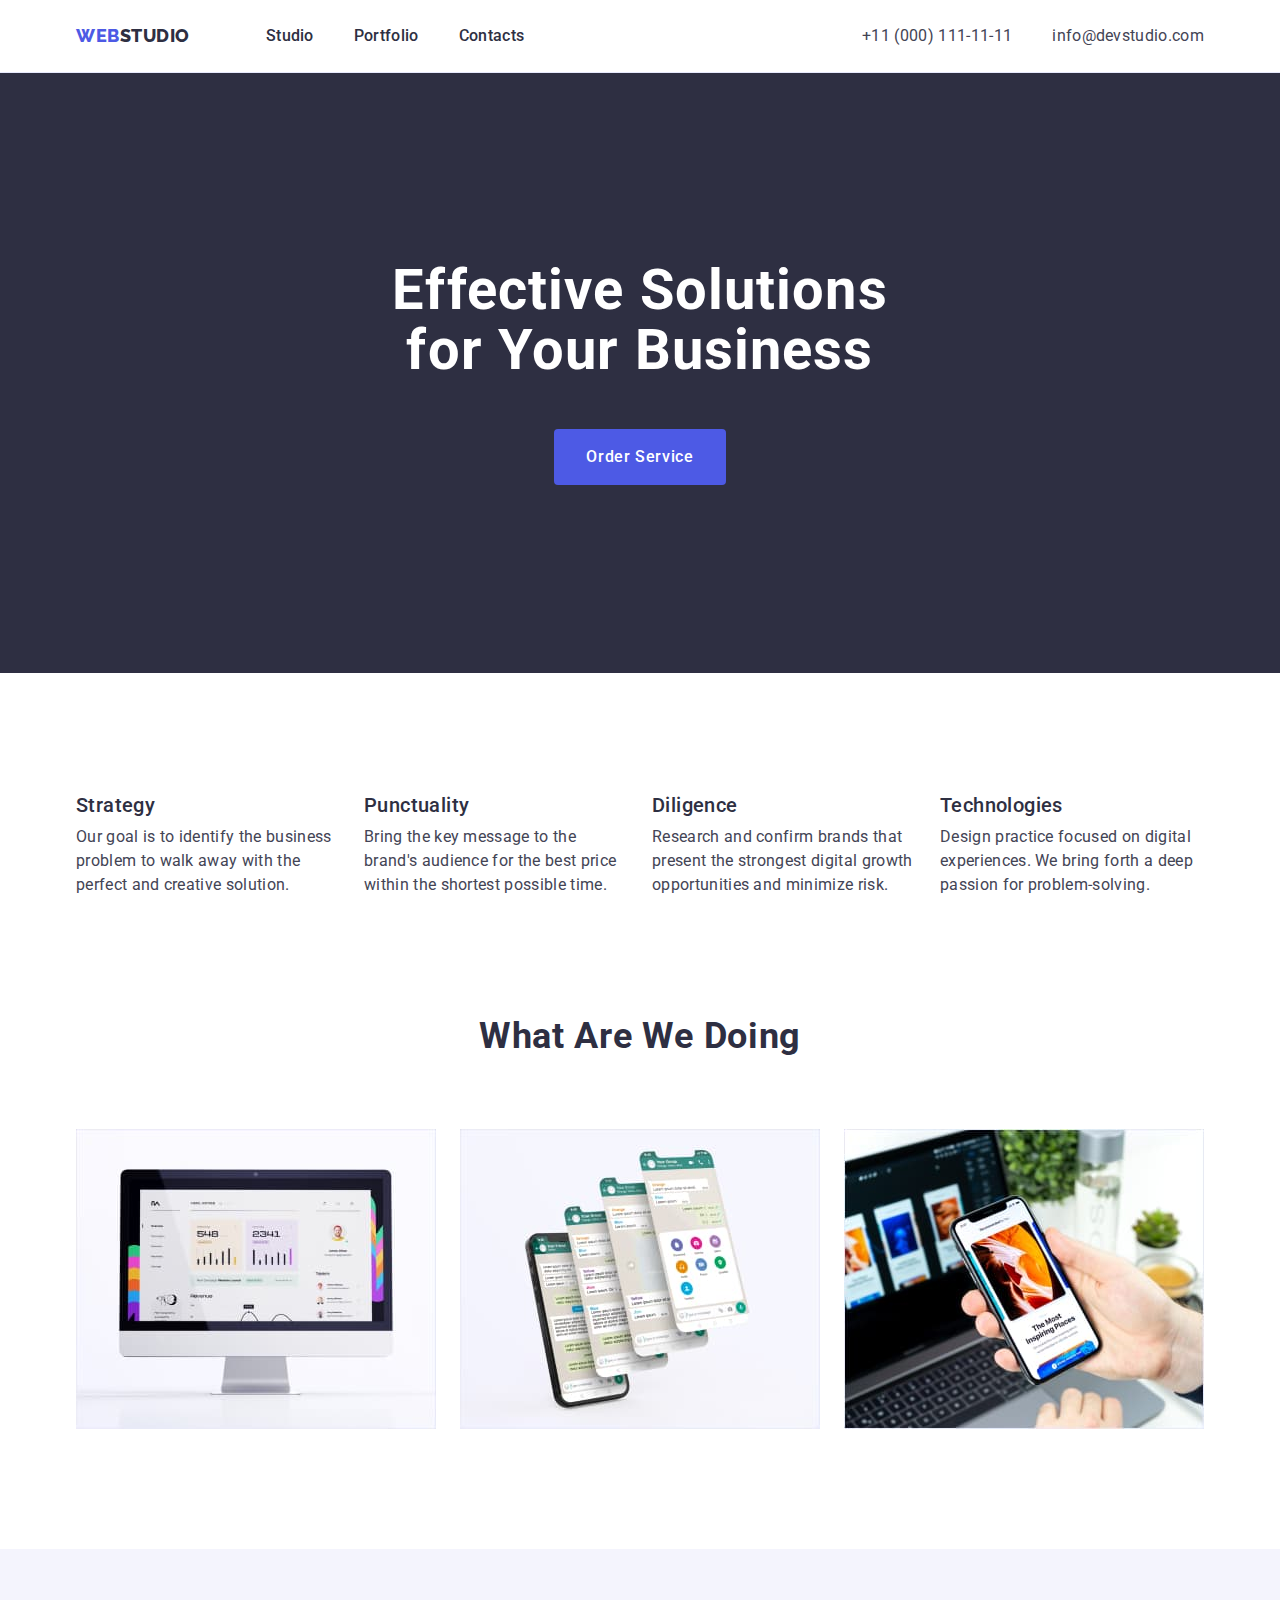
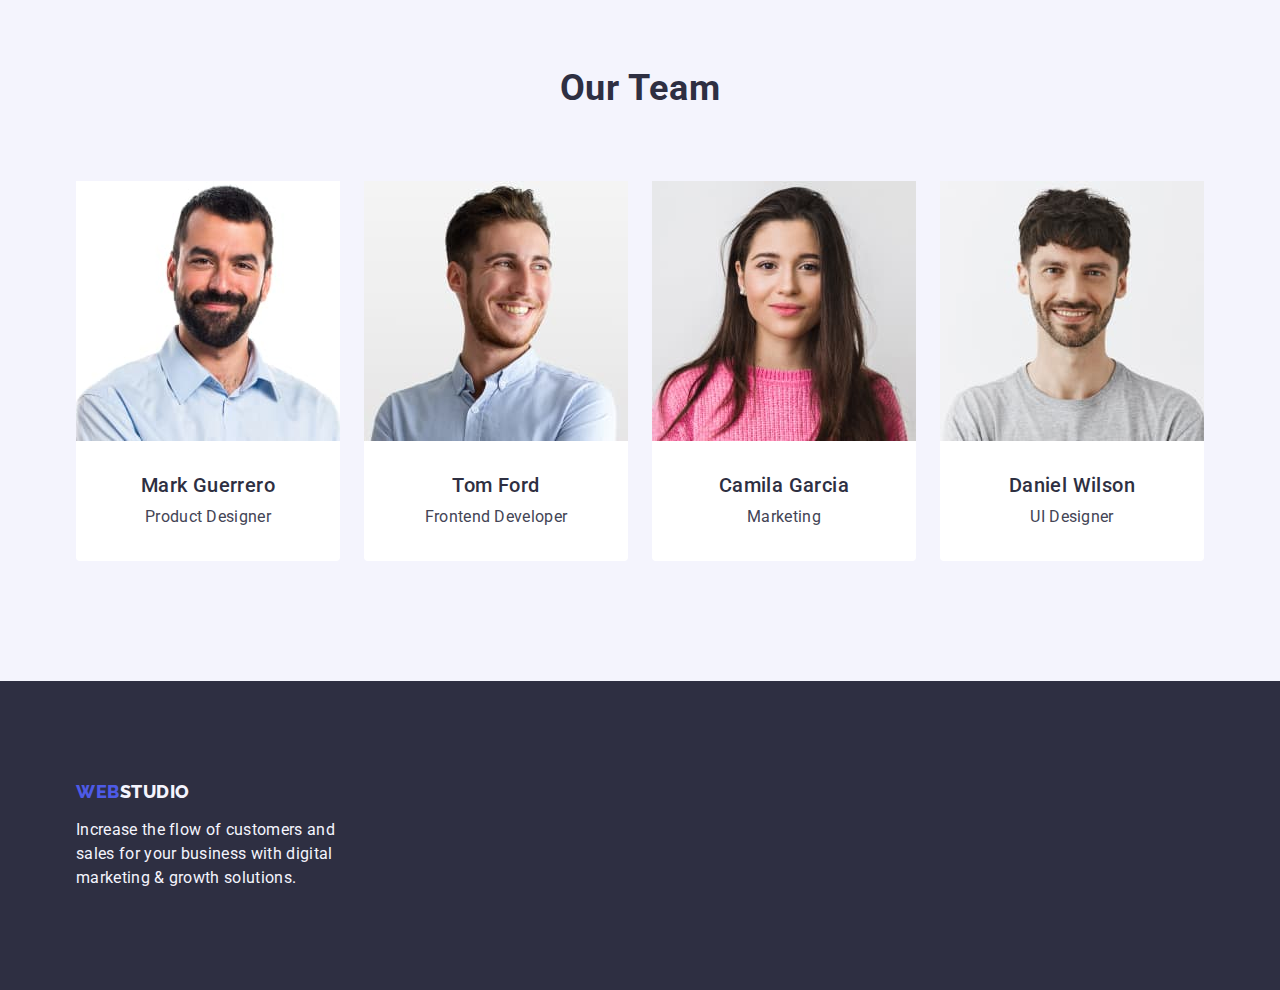
==== index.html @ 8c0f5467 "Initial commit" ====
<!DOCTYPE html>
<html lang="en">
  <head>
    <meta charset="utf-8" />
    <meta name="viewport" content="width=device-width, initial-scale=1.0" />
    <title>WebStudio</title>
    <!-- Fonts -->
    <link rel="preconnect" href="https://fonts.googleapis.com" />
    <link rel="preconnect" href="https://fonts.gstatic.com" crossorigin />
    <link
      href="https://fonts.googleapis.com/css2?family=Raleway:wght@800&family=Roboto:wght@400;500;700;900&display=swap"
      rel="stylesheet"
    />
    <!-- Modern normalize -->
    <link rel="stylesheet" href="https://cdn.jsdelivr.net/npm/modern-normalize@2.0.0/modern-normalize.min.css">
    <!-- styles.css -->
    <link rel="stylesheet" type="text/css" href="./css/styles.css" />
  </head>
  <body>
    <!-- header -->
    <header class="header-section">
      <div class="header-container container">
        <nav class="nav">
          <a class="logo link" href="./index.html">Web<span class="logo-studio">Studio</span></a>
          <ul class="nav-list list">
            <li class="nav-list-item"><a class="nav-list-link link" href="./index.html">Studio</a></li>
            <li class="nav-list-item"><a class="nav-list-link link" href="./portfolio.html">Portfolio</a></li>
            <li class="nav-list-item"><a class="nav-list-link link" href="">Contacts</a></li>
          </ul>
        </nav>
        <address class="address-lists">
          <ul class="address-list list">
            <li class="address-list-item list"><a class="address-list-link link" href="tel:+110001111111">+11 (000)
                111-11-11</a></li>
            <li class="address-list-item list"><a class="address-list-link link"
                href="mailto:info@devstudio.com">info@devstudio.com</a></li>
          </ul>
        </address>
      </div>
    </header>

    <main>
      <!-- start screen -->
      <section class="hero-section">
        <div class="hero-container container">
          <h1 class="hero-title">Effective Solutions for Your Business</h1>
          <button class="hero-button" type="button">Order Service</button>
        </div>
      </section>

      <!-- benefits -->
      <section class="benefits-section">
        <div class="container">
          <h2 class="visually-hidden">Benefits</h2>
          <ul class="benefits-list list">
            <li class="benefits-list-item">
              <h3 class="benefits-list-title">Strategy</h3>
              <p class="benefits-list-text">
                Our goal is to identify the business problem to walk away with the
                perfect and creative solution.
              </p>
            </li>
            <li class="benefits-list-item">
              <h3 class="benefits-list-title">Punctuality</h3>
              <p class="benefits-list-text">
                Bring the key message to the brand's audience for the best price
                within the shortest possible time.
              </p>
            </li>
            <li class="benefits-list-item">
              <h3 class="benefits-list-title">Diligence</h3>
              <p class="benefits-list-text">
                Research and confirm brands that present the strongest digital
                growth opportunities and minimize risk.
              </p>
            </li>
            <li class="benefits-list-item">
              <h3 class="benefits-list-title">Technologies</h3>
              <p class="benefits-list-text">
                Design practice focused on digital experiences. We bring forth a
                deep passion for problem-solving.
              </p>
            </li>
          </ul>
        </div>
      </section>

      <!-- what we are doing -->
      <section class="doing-section">
        <div class="container">
          <h2 class="section-title">What are we doing</h2>
          <ul class="doing-list list">
            <li class="doing-list-item">
              <img src="./images/what_we_are_doing/desktop_opt.jpg" alt="desktop" width="360" height="300" />
            </li>
            <li class="doing-list-item">
              <img src="./images/what_we_are_doing/tablet_opt.jpg" alt="tablet" width="360" height="300" />
            </li>
            <li class="doing-list-item">
              <img src="./images/what_we_are_doing/mobile_opt.jpg" alt="mobile" width="360" height="300" />
            </li>
          </ul>
        </div>
      </section>

      <!-- our team -->
      <section class="team section">
        <div class="container">
          <h2 class="section-title">Our Team</h2>
          <ul class="team-list list">
            <li class="team-list-item">
              <img src="./images/our_team/mark_opt.jpg" alt="Mark Guerrero Product Designer" width="264" height="260" />
              <div class="team-list-info">
                <h3 class="team-list-title">Mark Guerrero</h3>
                <p class="team-list-text">Product Designer</p>
              </div>
            </li>
            <li class="team-list-item">
              <img src="./images/our_team/tom_opt.jpg" alt="Tom Ford Frontend Developer" width="264" height="260" />
              <div class="team-list-info">
                <h3 class="team-list-title">Tom Ford</h3>
                <p class="team-list-text">Frontend Developer</p>
              </div>
            </li>
            <li class="team-list-item">
              <img src="./images/our_team/Camila_opt.jpg" alt="Camila Garcia Marketing" width="264" height="260" />
              <div class="team-list-info">
                <h3 class="team-list-title">Camila Garcia</h3>
                <p class="team-list-text">Marketing</p>
              </div>
            </li>
            <li class="team-list-item">
              <img src="./images/our_team/Daniel_opt.jpg" alt="Daniel Wilson UI Designer" width="264" height="260" />
              <div class="team-list-info">
                <h3 class="team-list-title">Daniel Wilson</h3>
                <p class="team-list-text">UI Designer</p>
              </div>
            </li>
          </ul>
        </div>
      </section>
    </main>

    <!-- footer -->
    <footer class="footer">
      <div class="container">
        <a class="footer-logo logo link" href="./index.html">Web<span class="footer-logo-studio">Studio</span></a>
        <p class="footer-text">
          Increase the flow of customers and sales for your business with digital
          marketing & growth solutions.
        </p>
      </div>
    </footer>
  </body>
</html>
---- css/styles.css ----
*,
*::before,
*::after {
  box-sizing: border-box;
}

:root {
  --iris: #4d5ae5;
  --ocean: #404bbf;
  --navy-blue: #2e2f42;
  --green: #31d0aa;
  --slate: #434455;
  --light-slate: #8e8f99;
  --cornflower: #e7e9fc;
  --cloud: #f4f4fd;
  --navy-blue-modal: #2e2f42;
  --grey: #2e2f42;
  --white: #ffffff;
  --dairy: #fcfcfc;
}

body {
  font-family: 'Roboto', sans-serif;
  /* font-weight: 700;
  font-size: 16px; */
  /* line-height: 1.5; */
  /* letter-spacing: 0.32px; */
  color: var(--slate);
  background-color: var(--white);
}

h1, h2, h3, h4, h5, h6, p {
  margin-top: 0;
  margin-bottom: 0;
}

ul, ol {
  margin-top: 0;
  margin-bottom: 0;
  padding-left: 0;
}

img {
  display: block;
}

button {
  cursor: pointer;
}

.link {
  text-decoration: none;
}

.list {
  list-style: none;
}

.visually-hidden {
  position: absolute;
  width: 1px;
  height: 1px;
  margin: -1px;
  border: 0;
  padding: 0;
  white-space: nowrap;
  clip-path: inset(100%);
  clip: rect(0 0 0 0);
  overflow: hidden;
}

.section {
  padding-top: 120px;
  padding-bottom: 120px;
}

.container {
  max-width: 1158px;
  padding-left: 15px;
  padding-right: 15px;
  margin-left: auto;
  margin-right: auto;
}

/* header */

.header-section {
  padding: 24px 0;
  border-bottom: 1px solid var(--cornflower);
}
.header-container {
  display: flex;
  justify-content: space-between;
  align-items: center;
}

.nav {
  display: flex;
  align-items: center;
}

.nav-list {
  display: flex;
  gap: 40px;
}

.logo {
  margin-right: 76px;
  font-family: 'Raleway', sans-serif;
  font-size: 18px;
  font-weight: 800;
  line-height: 1.17;
  letter-spacing: 0.54px;
  color: var(--iris);
  text-transform: uppercase;
}

.logo-studio {
  color: var(--navy-blue);
  font-family: 'Raleway', sans-serif;
  font-size: 18px;
  font-weight: 800;
  line-height: 1.17;
  letter-spacing: 0.54px;
  text-transform: uppercase;
}

.address-list {
  display: flex;
  gap: 40px;
}

.nav-list-link {
  padding-top: 24px;
  padding-bottom: 24px;
  font-weight: 500;
  font-size: 16px;
  line-height: 1.5;
  letter-spacing: 0.02em;
  color: var(--navy-blue);
}

.nav-list-link:hover,
.nav-list-link:focus {
  color: var(--ocean);
}


.address-lists {
  font-style: normal;
}

.address-list-link {
  line-height: 1.5;
  letter-spacing: 0.02em;
  color: var(--slate);
}

.address-list-link:hover,
.address-list-link:focus {
  color: var(--ocean);
}

/* hero */

.hero-container {
  display: flex;
  flex-direction: column;
  align-items: center;
}

.hero-section {
  padding-top: 188px;
  padding-bottom: 188px;
  background-color: var(--navy-blue);
}

.hero-title {
  display: inline-block;
  margin-bottom: 48px;
  max-width: 496px;
  text-align: center;
  font-size: 56px;
  line-height: 1.07;
  letter-spacing: 1.12px;
  color: var(--white);
}

.hero-button {
  padding: 16px 32px;
  border-radius: 4px;
  min-width: 169px;
  border: none;
  font-family: 'Roboto', sans-serif;
  font-weight: 500;
  font-size: 16px;
  line-height: 1.5;
  letter-spacing: 0.04em;
  color: var(--white);
  background-color: var(--iris);
}

.hero-button:hover,
.hero-button:focus {
  background-color: var(--ocean);
  cursor: pointer;
}

.section-title {
  margin-bottom: 72px;
  color: var(--navy-blue);
  text-align: center;
  font-size: 36px;
  line-height: 1.11;
  letter-spacing: 0.02em;
  text-transform: capitalize;
}

/* benefits */

.benefits-section {
  padding: 120px 0;
}
.benefits-list {
  display: flex;
  gap: 24px;
}

.benefits-list-item {
  flex-basis: calc((100% - 72px) / 4);
}

.benefits-list-title {
  margin-bottom: 8px;
  color: var(--navy-blue);
  font-weight: 500;
  font-size: 20px;
  line-height: 1.2;
  letter-spacing: 0.4px;
}

.benefits-list-text {
  line-height: 1.5;
  letter-spacing: 0.02em;
}

/* doing */

.doing-section {
  padding-bottom: 120px;
}

.doing-list {
  display: flex;
  gap: 24px;
}

.doing-list-item {
  flex-basis: calc((100% - 48px) / 3);
}

/* team */

.team {
  background-color: var(--cloud);
}

.team-list {
  display: flex;
  gap: 24px;
}

.team-list-item {
  flex-basis: calc((100% - 72px) / 4);
  border-radius: 0px 0px 4px 4px;
  background-color: var(--white);
}

.team-list-info {
  padding: 32px 0;
}
.team-list-title {
  margin-bottom: 8px;
  text-align: center;
  font-size: 20px;
  font-weight: 500;
  line-height: 1.2;
  letter-spacing: 0.02em;
  color: var(--navy-blue);
}

.team-list-text {
  line-height: 1.5;
  letter-spacing: 0.02em;
  text-align: center;
}

/* footer */
.footer {
  padding-top: 100px;
  padding-bottom: 100px;
  background-color: var(--navy-blue);
}

.footer-logo {
  display: inline-block;
  margin-bottom: 16px;
}

.footer-text {
  max-width: 264px;
  color: var(--cloud);
  line-height: 1.5;
  letter-spacing: 0.02em;
}

.footer-logo-studio {
  color: var(--cloud);
  font-family: Raleway;
  font-size: 18px;
  font-weight: 800;
  line-height: 1.17;
  letter-spacing: 0.54px;
  text-transform: uppercase;
}

/* Portfolio */

.portfolio-section {
  padding-top: 96px;
  padding-bottom: 120px;
}
.filter-list {
  margin-bottom: 72px;
  display: flex;
  justify-content: center;
  gap: 24px;
}

.filter-list-button {
  padding: 12px 24px;
  border: 1px solid var(--cornflower);
  border-radius: 4px;
  font-family: 'Roboto', sans-serif;
  font-weight: 500;
  font-size: 16px;
  line-height: 1.5;
  color: var(--iris);
  text-align: center;
  letter-spacing: 0.04em;
  background-color: var(--cloud);
}

.filter-list-button:hover,
.filter-list-button:focus {
  border: 1px solid transparent;
  color: var(--white);
  background-color: var(--ocean);
}

.card-list {
  display: flex;
  flex-wrap: wrap;
  justify-content: center;
  gap: 48px 24px;
}

.card-list-item {
  background-color: var(--white);
}

.card-list-item-info {
  padding: 32px 16px;
  border-left: 1px solid var(--cornflower);
  border-bottom: 1px solid var(--cornflower);
  border-right: 1px solid var(--cornflower);
}

.card-list-title {
  margin-bottom: 8px;
  font-weight: 500;
  font-size: 20px;
  line-height: 1.2;
  letter-spacing: 0.02em;
  color: var(--navy-blue);
}

.card-list-text {
  font-style: 16px;
  line-height: 1.5;
  letter-spacing: 0.02em;
  color: var(--slate);
}
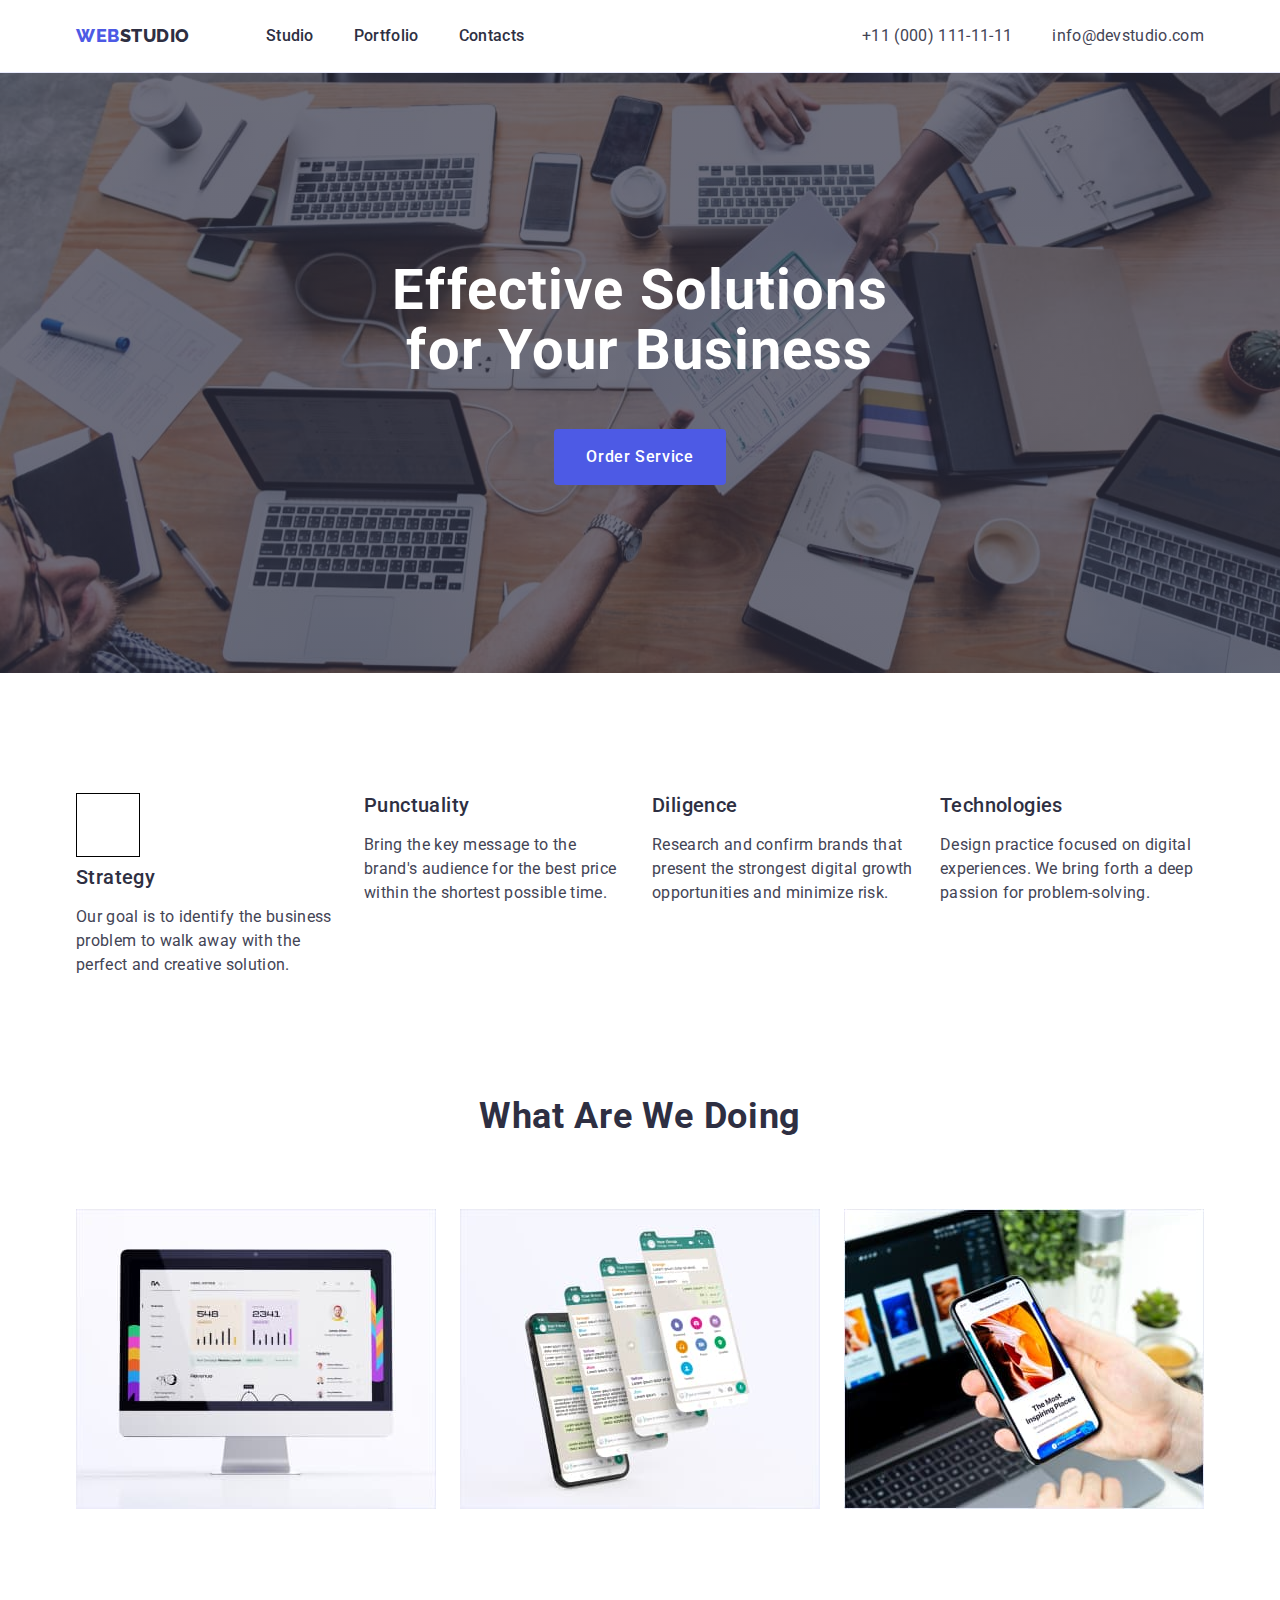
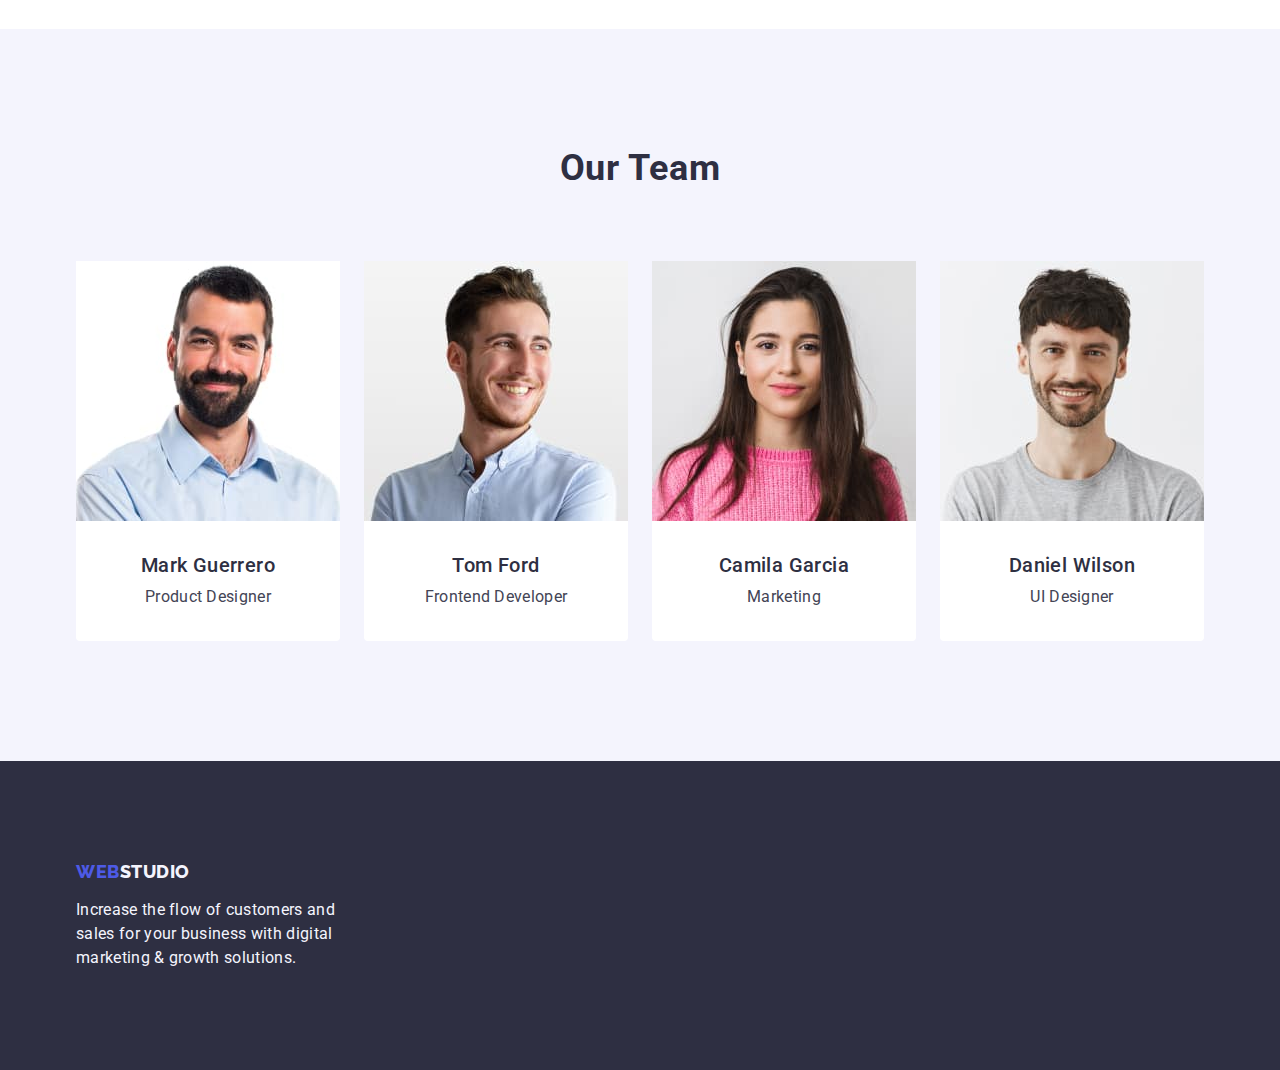
==== commit 6002fdf5: "1" ====
--- a/index.html
+++ b/index.html
@@ -54,6 +54,9 @@
           <h2 class="visually-hidden">Benefits</h2>
           <ul class="benefits-list list">
             <li class="benefits-list-item">
+              <svg class="icon" width="64" height="64">
+                <use href="./images/icons.svg#icon-chocolate"></use>
+              </svg>
               <h3 class="benefits-list-title">Strategy</h3>
               <p class="benefits-list-text">
                 Our goal is to identify the business problem to walk away with the
--- a/css/styles.css
+++ b/css/styles.css
@@ -1,6 +1,4 @@
-*,
-*::before,
-*::after {
+*, *::after, *::before {
   box-sizing: border-box;
 }
 
@@ -173,6 +171,8 @@
   padding-top: 188px;
   padding-bottom: 188px;
   background-color: var(--navy-blue);
+  background-image: linear-gradient(rgba(46, 47, 66, 0.7),
+      rgba(46, 47, 66, 0.7)),url("../images/bg/people-office\ 1.jpg");
 }
 
 .hero-title {
@@ -227,6 +227,9 @@
 }
 
 .benefits-list-item {
+  display: flex;
+  flex-direction: column;
+  gap: 8px;
   flex-basis: calc((100% - 72px) / 4);
 }
 
@@ -390,4 +393,12 @@
   line-height: 1.5;
   letter-spacing: 0.02em;
   color: var(--slate);
-}+}
+
+/* icons */
+
+.icon {
+  /* display: inline-flex; */
+  fill: tomato;
+  border: 1px solid black;
+}
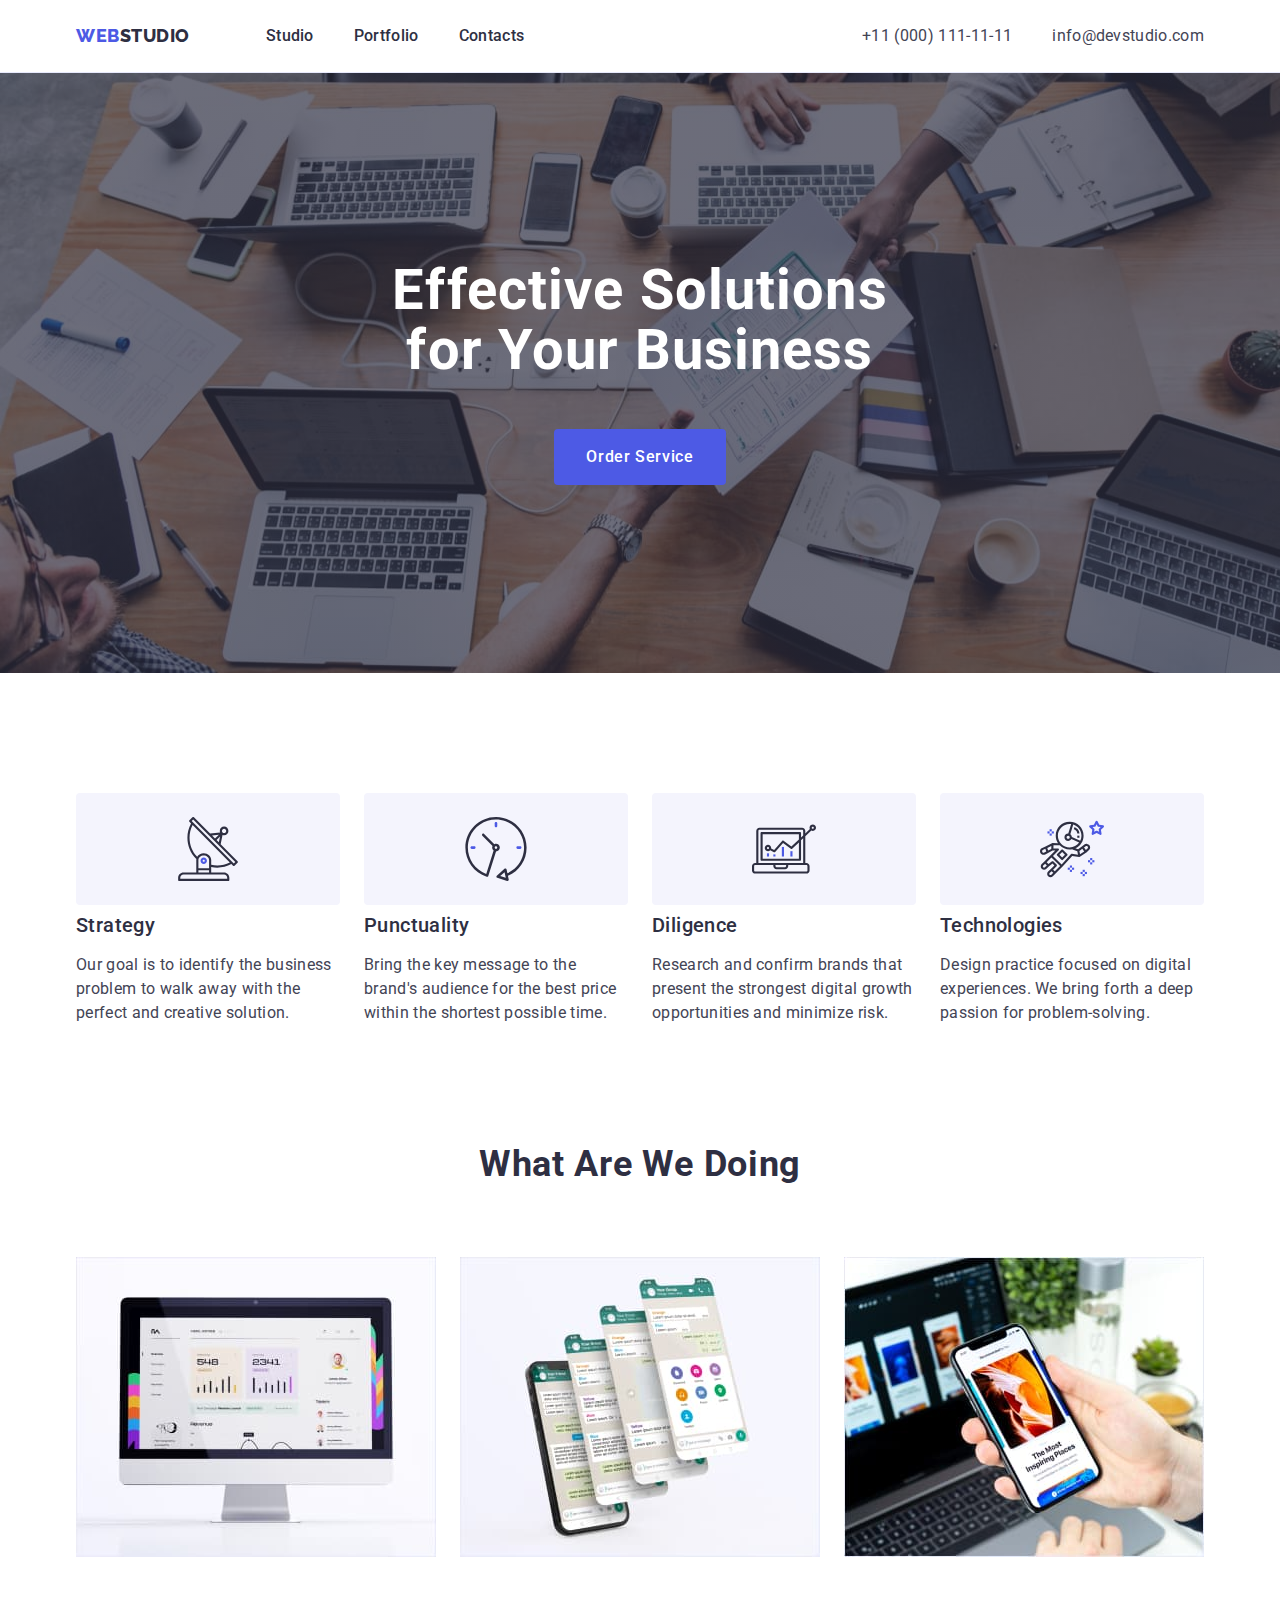
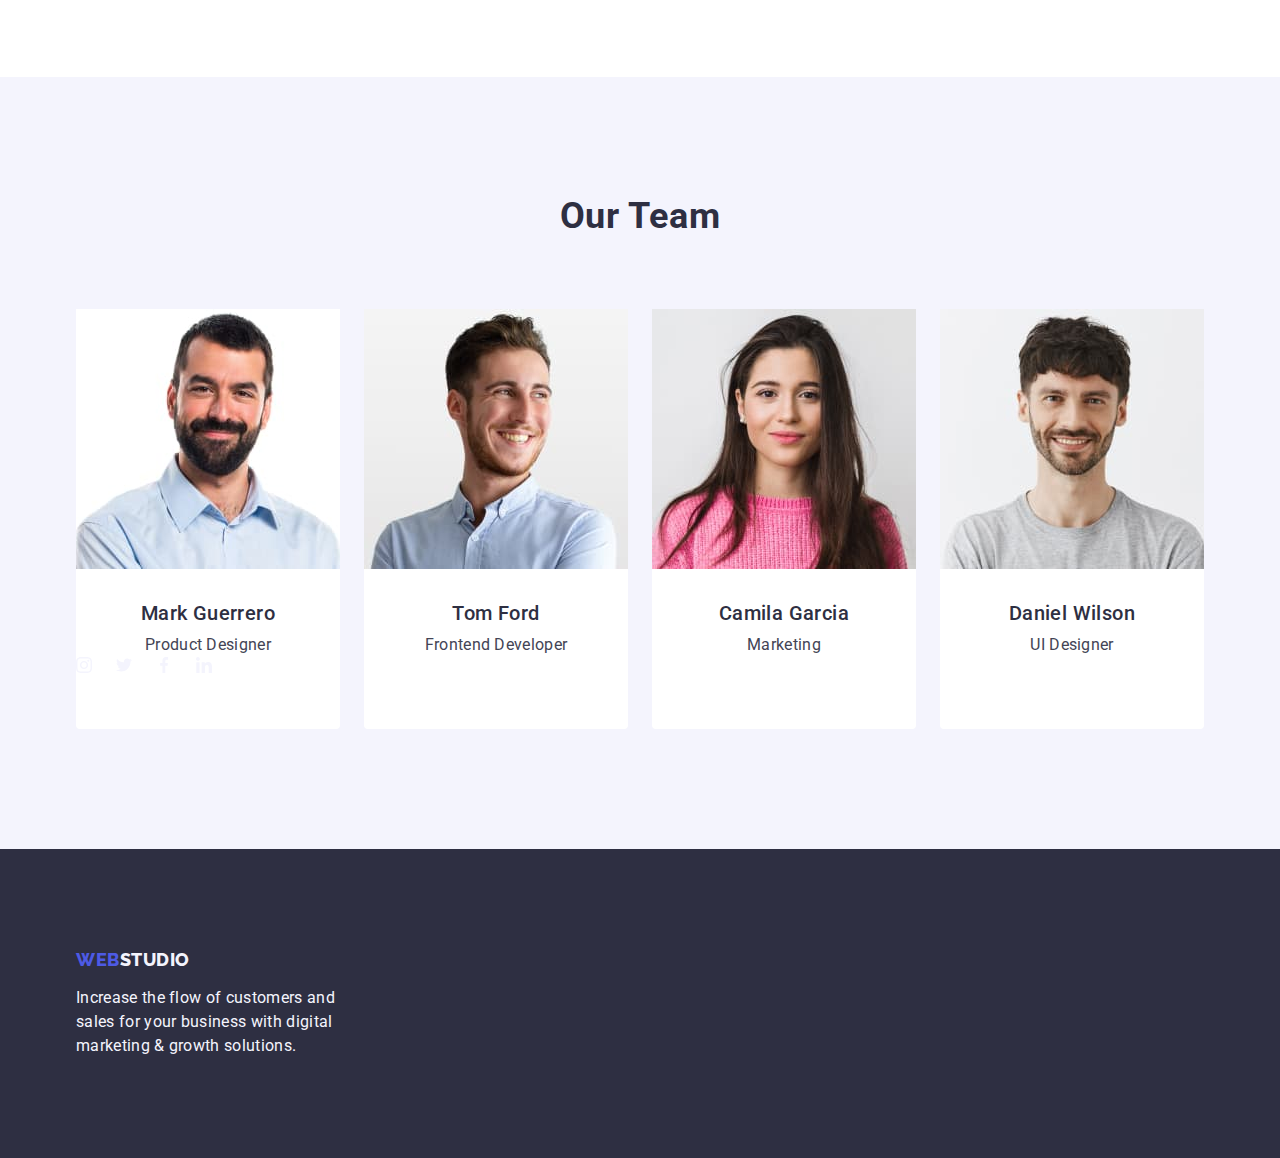
==== commit f7497f4d: "2" ====
--- a/index.html
+++ b/index.html
@@ -53,31 +53,52 @@
         <div class="container">
           <h2 class="visually-hidden">Benefits</h2>
           <ul class="benefits-list list">
-            <li class="benefits-list-item">
-              <svg class="icon" width="64" height="64">
-                <use href="./images/icons.svg#icon-chocolate"></use>
-              </svg>
+            <!-- 1 -->
+            <li class="benefits-list-item">
+              <div class="benefits-icon-container">
+                <svg class="icon benefits-list-icon" width="64" height="64">
+                  <use href="./images/icons.svg#icon-antenna"></use>
+                </svg>
+              </div>
               <h3 class="benefits-list-title">Strategy</h3>
               <p class="benefits-list-text">
                 Our goal is to identify the business problem to walk away with the
                 perfect and creative solution.
               </p>
             </li>
-            <li class="benefits-list-item">
+            <!-- 2 -->
+            <li class="benefits-list-item">
+              <div class="benefits-icon-container">
+                <svg class="icon benefits-list-icon" width="64" height="64">
+                  <use href="./images/icons.svg#icon-clock"></use>
+                </svg>
+              </div>
               <h3 class="benefits-list-title">Punctuality</h3>
               <p class="benefits-list-text">
                 Bring the key message to the brand's audience for the best price
                 within the shortest possible time.
               </p>
             </li>
-            <li class="benefits-list-item">
+            <!-- 3 -->
+            <li class="benefits-list-item">
+              <div class="benefits-icon-container">
+                <svg class="icon benefits-list-icon" width="64" height="64">
+                  <use href="./images/icons.svg#icon-diagram"></use>
+                </svg>
+              </div>
               <h3 class="benefits-list-title">Diligence</h3>
               <p class="benefits-list-text">
                 Research and confirm brands that present the strongest digital
                 growth opportunities and minimize risk.
               </p>
             </li>
-            <li class="benefits-list-item">
+            <!-- 4 -->
+            <li class="benefits-list-item">
+              <div class="benefits-icon-container">
+                <svg class="icon benefits-list-icon" width="64" height="64">
+                  <use href="./images/icons.svg#icon-astronaut"></use>
+                </svg>
+              </div>
               <h3 class="benefits-list-title">Technologies</h3>
               <p class="benefits-list-text">
                 Design practice focused on digital experiences. We bring forth a
@@ -111,13 +132,49 @@
         <div class="container">
           <h2 class="section-title">Our Team</h2>
           <ul class="team-list list">
+            <!-- 1 -->
             <li class="team-list-item">
               <img src="./images/our_team/mark_opt.jpg" alt="Mark Guerrero Product Designer" width="264" height="260" />
               <div class="team-list-info">
                 <h3 class="team-list-title">Mark Guerrero</h3>
                 <p class="team-list-text">Product Designer</p>
-              </div>
-            </li>
+                <ul class="team-social list">
+                  <!-- 1.1 -->
+                  <li class="team-social-item">
+                    <a href="https://www.instagram.com/" class="team-social-link link">
+                      <svg class="social-icon" width="16" height="16">
+                        <use href="./images/icons.svg#icon-instagram"></use>
+                      </svg>
+                    </a>
+                  </li>
+                  <!-- 1.2 -->
+                  <li class="team-social-item">
+                    <a href="https://twitter.com/" class="team-social-link link">
+                      <svg class="social-icon" width="16" height="16">
+                        <use href="./images/icons.svg#icon-twitter"></use>
+                      </svg>
+                    </a>
+                  </li>
+                  <!-- 1.3 -->
+                  <li class="team-social-item">
+                    <a href="https://uk-ua.facebook.com/" class="team-social-link link">
+                      <svg class="social-icon" width="16" height="16">
+                        <use href="./images/icons.svg#icon-facebook"></use>
+                      </svg>
+                    </a>
+                  </li>
+                  <!-- 1.4 -->
+                  <li class="team-social-item">
+                    <a href="https://ua.linkedin.com/" class="team-social-link link">
+                      <svg class="social-icon" width="16" height="16">
+                        <use href="./images/icons.svg#icon-linkedin"></use>
+                      </svg>
+                    </a>
+                  </li>
+                </ul>
+              </div>
+            </li>
+            <!-- 2 -->
             <li class="team-list-item">
               <img src="./images/our_team/tom_opt.jpg" alt="Tom Ford Frontend Developer" width="264" height="260" />
               <div class="team-list-info">
@@ -125,6 +182,7 @@
                 <p class="team-list-text">Frontend Developer</p>
               </div>
             </li>
+            <!-- 3 -->
             <li class="team-list-item">
               <img src="./images/our_team/Camila_opt.jpg" alt="Camila Garcia Marketing" width="264" height="260" />
               <div class="team-list-info">
@@ -132,6 +190,7 @@
                 <p class="team-list-text">Marketing</p>
               </div>
             </li>
+            <!-- 4 -->
             <li class="team-list-item">
               <img src="./images/our_team/Daniel_opt.jpg" alt="Daniel Wilson UI Designer" width="264" height="260" />
               <div class="team-list-info">
--- a/css/styles.css
+++ b/css/styles.css
@@ -173,6 +173,8 @@
   background-color: var(--navy-blue);
   background-image: linear-gradient(rgba(46, 47, 66, 0.7),
       rgba(46, 47, 66, 0.7)),url("../images/bg/people-office\ 1.jpg");
+      background-repeat: no-repeat;
+      background-size: cover;
 }
 
 .hero-title {
@@ -247,6 +249,13 @@
   letter-spacing: 0.02em;
 }
 
+.benefits-icon-container {
+  display: flex;
+  justify-content: center;
+  padding: 24px 100px;
+  background-color: var(--cloud);
+  border-radius: 4px;
+}
 /* doing */
 
 .doing-section {
@@ -296,6 +305,21 @@
   line-height: 1.5;
   letter-spacing: 0.02em;
   text-align: center;
+}
+
+.team-social {
+  display: flex;
+}
+
+.team-social-item {
+  display: flex;
+}
+.team-social-link {
+  display: inline-block;
+  text-emphasis: center;
+  width: 40px;
+  height: 40px;
+  border-radius: 50%;
 }
 
 /* footer */
@@ -397,8 +421,8 @@
 
 /* icons */
 
-.icon {
-  /* display: inline-flex; */
+/* .icon {
+  display: inline-flex;
   fill: tomato;
   border: 1px solid black;
-}
+} */
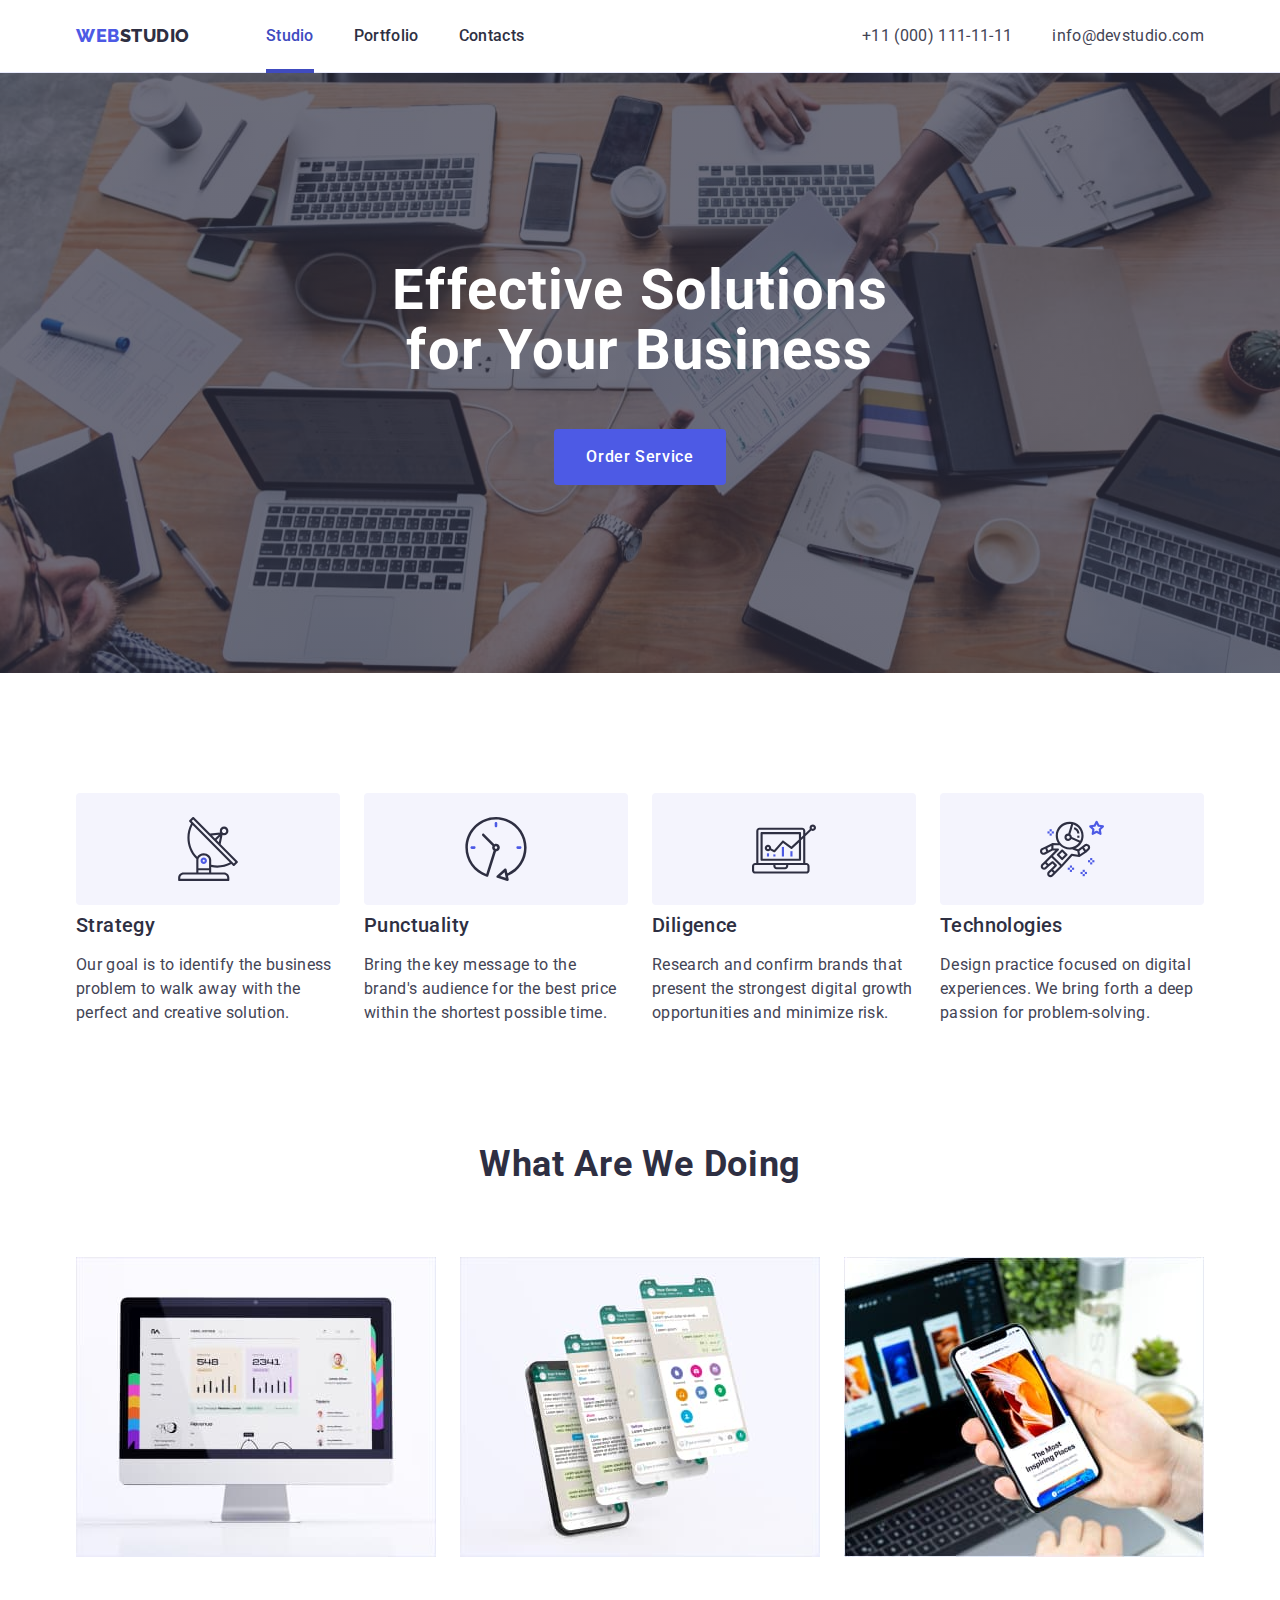
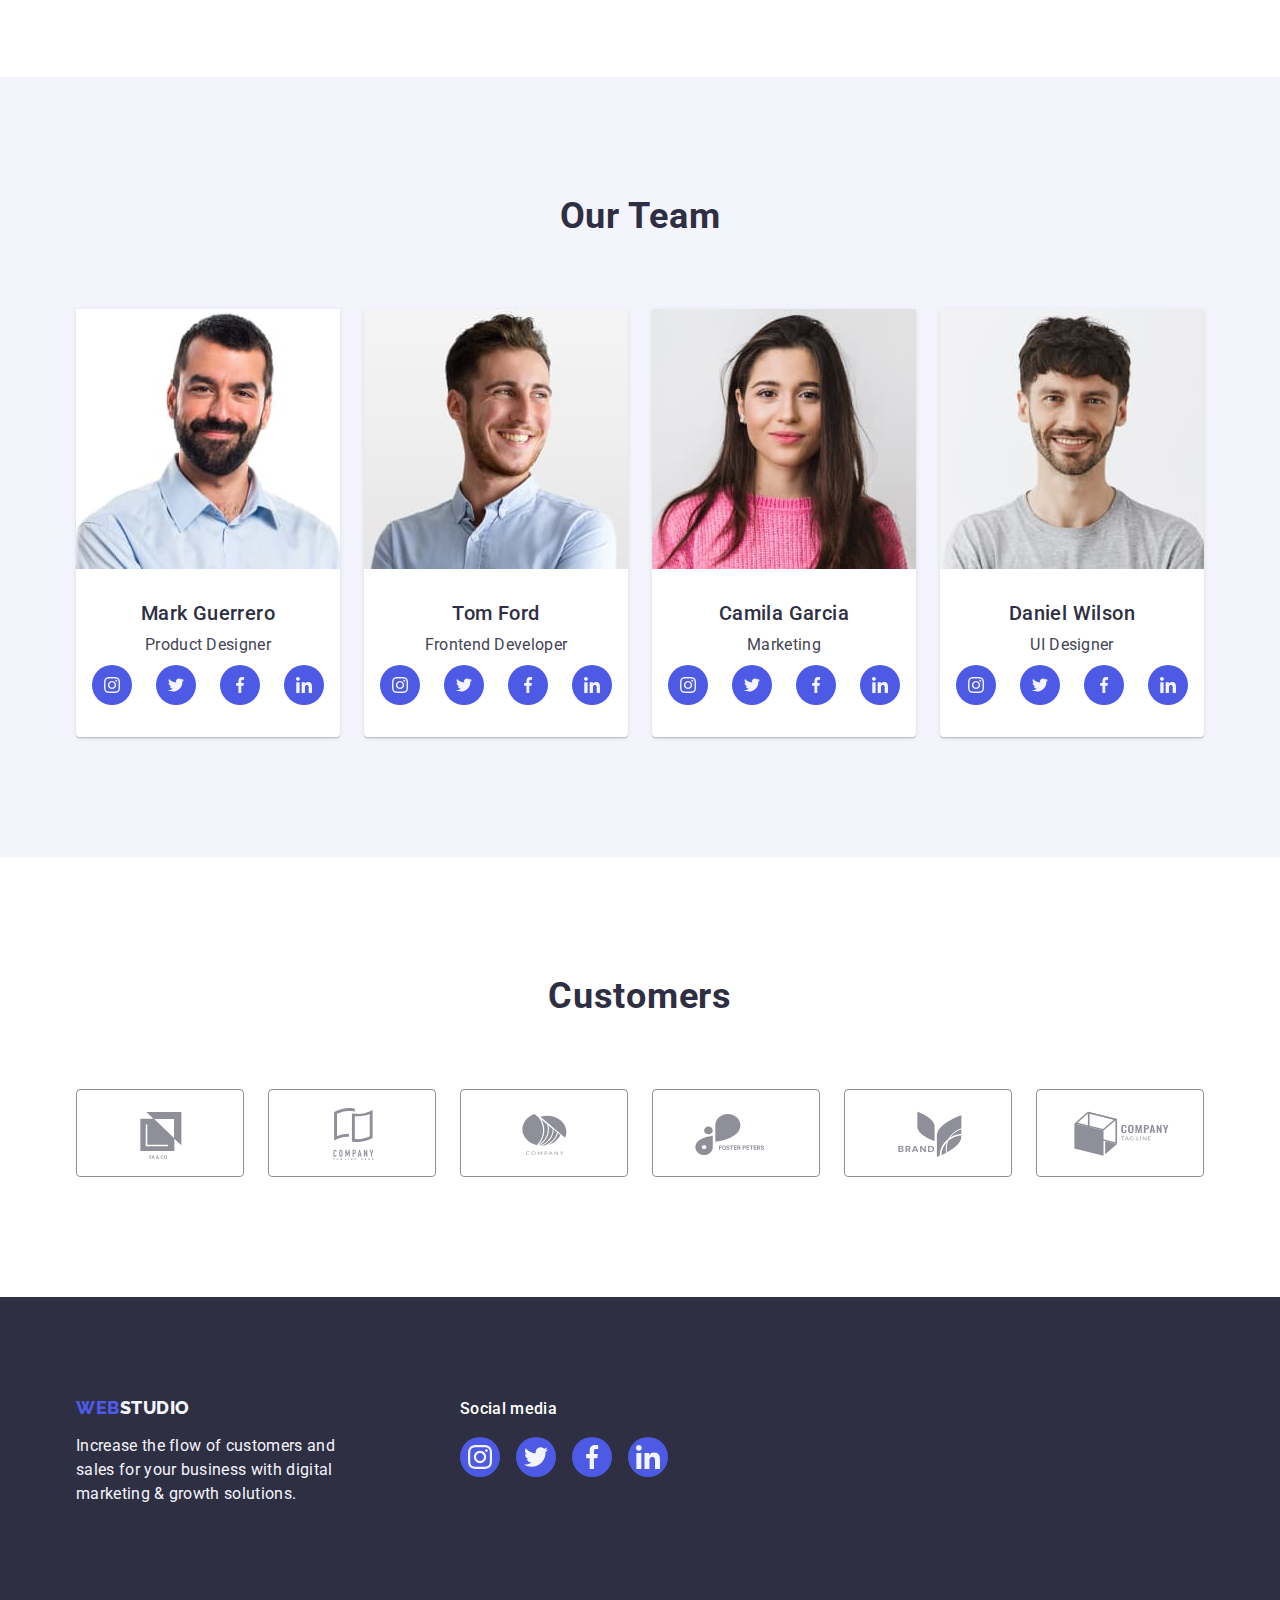
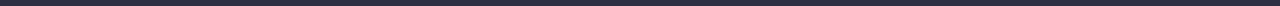
==== commit 280168d9: "page_1 done" ====
--- a/index.html
+++ b/index.html
@@ -23,7 +23,7 @@
         <nav class="nav">
           <a class="logo link" href="./index.html">Web<span class="logo-studio">Studio</span></a>
           <ul class="nav-list list">
-            <li class="nav-list-item"><a class="nav-list-link link" href="./index.html">Studio</a></li>
+            <li class="nav-list-item"><a class="nav-list-link link current" href="./index.html">Studio</a></li>
             <li class="nav-list-item"><a class="nav-list-link link" href="./portfolio.html">Portfolio</a></li>
             <li class="nav-list-item"><a class="nav-list-link link" href="">Contacts</a></li>
           </ul>
@@ -56,7 +56,7 @@
             <!-- 1 -->
             <li class="benefits-list-item">
               <div class="benefits-icon-container">
-                <svg class="icon benefits-list-icon" width="64" height="64">
+                <svg class="icon benefits-list-icon" width="64" height="64" aria-label="antenna icon">
                   <use href="./images/icons.svg#icon-antenna"></use>
                 </svg>
               </div>
@@ -69,7 +69,7 @@
             <!-- 2 -->
             <li class="benefits-list-item">
               <div class="benefits-icon-container">
-                <svg class="icon benefits-list-icon" width="64" height="64">
+                <svg class="icon benefits-list-icon" width="64" height="64"  aria-label="clock icon">
                   <use href="./images/icons.svg#icon-clock"></use>
                 </svg>
               </div>
@@ -82,7 +82,7 @@
             <!-- 3 -->
             <li class="benefits-list-item">
               <div class="benefits-icon-container">
-                <svg class="icon benefits-list-icon" width="64" height="64">
+                <svg class="icon benefits-list-icon" width="64" height="64"  aria-label="diagram icon">
                   <use href="./images/icons.svg#icon-diagram"></use>
                 </svg>
               </div>
@@ -95,7 +95,7 @@
             <!-- 4 -->
             <li class="benefits-list-item">
               <div class="benefits-icon-container">
-                <svg class="icon benefits-list-icon" width="64" height="64">
+                <svg class="icon benefits-list-icon" width="64" height="64" astronaut>
                   <use href="./images/icons.svg#icon-astronaut"></use>
                 </svg>
               </div>
@@ -142,7 +142,7 @@
                   <!-- 1.1 -->
                   <li class="team-social-item">
                     <a href="https://www.instagram.com/" class="team-social-link link">
-                      <svg class="social-icon" width="16" height="16">
+                      <svg class="team-social-icon" width="16" height="16" aria-label="instagram icon">
                         <use href="./images/icons.svg#icon-instagram"></use>
                       </svg>
                     </a>
@@ -150,7 +150,7 @@
                   <!-- 1.2 -->
                   <li class="team-social-item">
                     <a href="https://twitter.com/" class="team-social-link link">
-                      <svg class="social-icon" width="16" height="16">
+                      <svg class="team-social-icon" width="16" height="16" aria-label="twitter icon">
                         <use href="./images/icons.svg#icon-twitter"></use>
                       </svg>
                     </a>
@@ -158,7 +158,7 @@
                   <!-- 1.3 -->
                   <li class="team-social-item">
                     <a href="https://uk-ua.facebook.com/" class="team-social-link link">
-                      <svg class="social-icon" width="16" height="16">
+                      <svg class="team-social-icon" width="16" height="16" aria-label="facebook icon">
                         <use href="./images/icons.svg#icon-facebook"></use>
                       </svg>
                     </a>
@@ -166,7 +166,7 @@
                   <!-- 1.4 -->
                   <li class="team-social-item">
                     <a href="https://ua.linkedin.com/" class="team-social-link link">
-                      <svg class="social-icon" width="16" height="16">
+                      <svg class="team-social-icon" width="16" height="16" aria-label="linkedin icon">
                         <use href="./images/icons.svg#icon-linkedin"></use>
                       </svg>
                     </a>
@@ -180,6 +180,40 @@
               <div class="team-list-info">
                 <h3 class="team-list-title">Tom Ford</h3>
                 <p class="team-list-text">Frontend Developer</p>
+                <ul class="team-social list">
+                  <!-- 1.1 -->
+                  <li class="team-social-item">
+                    <a href="https://www.instagram.com/" class="team-social-link link">
+                      <svg class="team-social-icon" width="16" height="16" aria-label="instagram icon">
+                        <use href="./images/icons.svg#icon-instagram"></use>
+                      </svg>
+                    </a>
+                  </li>
+                  <!-- 1.2 -->
+                  <li class="team-social-item">
+                    <a href="https://twitter.com/" class="team-social-link link">
+                      <svg class="team-social-icon" width="16" height="16" aria-label="twitter icon">
+                        <use href="./images/icons.svg#icon-twitter"></use>
+                      </svg>
+                    </a>
+                  </li>
+                  <!-- 1.3 -->
+                  <li class="team-social-item">
+                    <a href="https://uk-ua.facebook.com/" class="team-social-link link">
+                      <svg class="team-social-icon" width="16" height="16" aria-label="facebook icon">
+                        <use href="./images/icons.svg#icon-facebook"></use>
+                      </svg>
+                    </a>
+                  </li>
+                  <!-- 1.4 -->
+                  <li class="team-social-item">
+                    <a href="https://ua.linkedin.com/" class="team-social-link link">
+                      <svg class="team-social-icon" width="16" height="16" aria-label="linkedin icon">
+                        <use href="./images/icons.svg#icon-linkedin"></use>
+                      </svg>
+                    </a>
+                  </li>
+                </ul>
               </div>
             </li>
             <!-- 3 -->
@@ -188,6 +222,40 @@
               <div class="team-list-info">
                 <h3 class="team-list-title">Camila Garcia</h3>
                 <p class="team-list-text">Marketing</p>
+                <ul class="team-social list">
+                  <!-- 1.1 -->
+                  <li class="team-social-item">
+                    <a href="https://www.instagram.com/" class="team-social-link link">
+                      <svg class="team-social-icon" width="16" height="16" aria-label="instagram icon">
+                        <use href="./images/icons.svg#icon-instagram"></use>
+                      </svg>
+                    </a>
+                  </li>
+                  <!-- 1.2 -->
+                  <li class="team-social-item">
+                    <a href="https://twitter.com/" class="team-social-link link">
+                      <svg class="team-social-icon" width="16" height="16" aria-label="twitter icon">
+                        <use href="./images/icons.svg#icon-twitter"></use>
+                      </svg>
+                    </a>
+                  </li>
+                  <!-- 1.3 -->
+                  <li class="team-social-item">
+                    <a href="https://uk-ua.facebook.com/" class="team-social-link link">
+                      <svg class="team-social-icon" width="16" height="16" aria-label="facebook icon">
+                        <use href="./images/icons.svg#icon-facebook"></use>
+                      </svg>
+                    </a>
+                  </li>
+                  <!-- 1.4 -->
+                  <li class="team-social-item">
+                    <a href="https://ua.linkedin.com/" class="team-social-link link">
+                      <svg class="team-social-icon" width="16" height="16" aria-label="linkedin icon">
+                        <use href="./images/icons.svg#icon-linkedin"></use>
+                      </svg>
+                    </a>
+                  </li>
+                </ul>
               </div>
             </li>
             <!-- 4 -->
@@ -196,6 +264,40 @@
               <div class="team-list-info">
                 <h3 class="team-list-title">Daniel Wilson</h3>
                 <p class="team-list-text">UI Designer</p>
+                <ul class="team-social list">
+                  <!-- 1.1 -->
+                  <li class="team-social-item">
+                    <a href="https://www.instagram.com/" class="team-social-link link">
+                      <svg class="team-social-icon" width="16" height="16" aria-label="instagram icon">
+                        <use href="./images/icons.svg#icon-instagram"></use>
+                      </svg>
+                    </a>
+                  </li>
+                  <!-- 1.2 -->
+                  <li class="team-social-item">
+                    <a href="https://twitter.com/" class="team-social-link link">
+                      <svg class="team-social-icon" width="16" height="16" aria-label="twitter icon">
+                        <use href="./images/icons.svg#icon-twitter"></use>
+                      </svg>
+                    </a>
+                  </li>
+                  <!-- 1.3 -->
+                  <li class="team-social-item">
+                    <a href="https://uk-ua.facebook.com/" class="team-social-link link">
+                      <svg class="team-social-icon" width="16" height="16" aria-label="facebook icon">
+                        <use href="./images/icons.svg#icon-facebook"></use>
+                      </svg>
+                    </a>
+                  </li>
+                  <!-- 1.4 -->
+                  <li class="team-social-item">
+                    <a href="https://ua.linkedin.com/" class="team-social-link link">
+                      <svg class="team-social-icon" width="16" height="16" aria-label="linkedin icon">
+                        <use href="./images/icons.svg#icon-linkedin"></use>
+                      </svg>
+                    </a>
+                  </li>
+                </ul>
               </div>
             </li>
           </ul>
@@ -203,14 +305,92 @@
       </section>
     </main>
 
+    <!-- customers -->
+    <section class="section">
+      <div class="container">
+        <h2 class="section-title">Customers</h2>
+        <ul class="customers-list list">
+          <li class="customers-item">
+            <svg class="customers-icon" width="104" height="56" aria-label="customer logo">
+              <use href="./images/icons.svg#icon-logo-1"></use>
+            </svg>
+          </li>
+          <li class="customers-item">
+            <svg class="customers-icon" width="104" height="56" aria-label="customer logo">
+              <use href="./images/icons.svg#icon-logo-2"></use>
+            </svg>
+          </li>
+          <li class="customers-item">
+            <svg class="customers-icon" width="104" height="56" aria-label="customer logo">
+              <use href="./images/icons.svg#icon-logo-3"></use>
+            </svg>
+          </li>
+          <li class="customers-item">
+            <svg class="customers-icon" width="104" height="56" aria-label="customer logo">
+              <use href="./images/icons.svg#icon-logo-4"></use>
+            </svg>
+          </li>
+          <li class="customers-item">
+            <svg class="customers-icon" width="104" height="56" aria-label="customer logo">
+              <use href="./images/icons.svg#icon-logo-5"></use>
+            </svg>
+          </li>
+          <li class="customers-item">
+            <svg class="customers-icon" width="104" height="56" aria-label="customer logo">
+              <use href="./images/icons.svg#icon-logo-6"></use>
+            </svg>
+          </li>
+        </ul>
+      </div>
+    </section>
+
     <!-- footer -->
     <footer class="footer">
-      <div class="container">
-        <a class="footer-logo logo link" href="./index.html">Web<span class="footer-logo-studio">Studio</span></a>
-        <p class="footer-text">
-          Increase the flow of customers and sales for your business with digital
-          marketing & growth solutions.
-        </p>
+      <div class="footer-container container">
+        <div class="footer-info">
+          <a class="footer-logo logo link" href="./index.html">Web<span class="footer-logo-studio">Studio</span></a>
+          <p class="footer-text">
+            Increase the flow of customers and sales for your business with digital
+            marketing & growth solutions.
+          </p>
+        </div>
+        <div class="footer-social-container">
+          <p class="footer-social-title">Social media</p>
+          <ul class="footer-social list">
+            <!-- 1.1 -->
+            <li class="footer-social-item">
+              <a href="https://www.instagram.com/" class="footer-social-link link">
+                <svg class="footer-social-icon" width="24" height="24" aria-label="instagram icon">
+                  <use href="./images/icons.svg#icon-instagram"></use>
+                </svg>
+              </a>
+            </li>
+            <!-- 1.2 -->
+            <li class="footer-social-item">
+              <a href="https://twitter.com/" class="footer-social-link link">
+                <svg class="footer-social-icon" width="24" height="24" aria-label="twitter icon">
+                  <use href="./images/icons.svg#icon-twitter"></use>
+                </svg>
+              </a>
+            </li>
+            <!-- 1.3 -->
+            <li class="footer-social-item">
+              <a href="https://uk-ua.facebook.com/" class="footer-social-link link">
+                <svg class="footer-social-icon" width="24" height="24" aria-label="facebook icon">
+                  <use href="./images/icons.svg#icon-facebook"></use>
+                </svg>
+              </a>
+            </li>
+            <!-- 1.4 -->
+            <li class="footer-social-item">
+              <a href="https://ua.linkedin.com/" class="footer-social-link link">
+                <svg class="footer-social-icon" width="24" height="24" aria-label="linkedin icon">
+                  <use href="./images/icons.svg#icon-linkedin"></use>
+                </svg>
+              </a>
+            </li>
+          </ul>
+        </div>
       </div>
     </footer>
   </body>
--- a/css/styles.css
+++ b/css/styles.css
@@ -136,6 +136,10 @@
   line-height: 1.5;
   letter-spacing: 0.02em;
   color: var(--navy-blue);
+
+  transition-property: color;
+  transition-duration: 250ms;
+  transition-timing-function: cubic-bezier(0.4, 0, 0.2, 1);
 }
 
 .nav-list-link:hover,
@@ -152,6 +156,10 @@
   line-height: 1.5;
   letter-spacing: 0.02em;
   color: var(--slate);
+
+  transition-property: color;
+  transition-duration: 250ms;
+  transition-timing-function: cubic-bezier(0.4, 0, 0.2, 1);
 }
 
 .address-list-link:hover,
@@ -173,8 +181,8 @@
   background-color: var(--navy-blue);
   background-image: linear-gradient(rgba(46, 47, 66, 0.7),
       rgba(46, 47, 66, 0.7)),url("../images/bg/people-office\ 1.jpg");
-      background-repeat: no-repeat;
-      background-size: cover;
+  background-repeat: no-repeat;
+  background-size: cover;
 }
 
 .hero-title {
@@ -200,6 +208,10 @@
   letter-spacing: 0.04em;
   color: var(--white);
   background-color: var(--iris);
+
+  transition-property: background-color;
+  transition-duration: 250ms;
+  transition-timing-function: cubic-bezier(0.4, 0, 0.2, 1);
 }
 
 .hero-button:hover,
@@ -286,13 +298,17 @@
   flex-basis: calc((100% - 72px) / 4);
   border-radius: 0px 0px 4px 4px;
   background-color: var(--white);
+  box-shadow: 0px 2px 1px 0px rgba(46, 47, 66, 0.08), 0px 1px 1px 0px rgba(46, 47, 66, 0.16), 0px 1px 6px 0px rgba(46, 47, 66, 0.08);
 }
 
 .team-list-info {
-  padding: 32px 0;
-}
+  display: flex;
+  flex-direction: column;
+  padding: 32px 16px;
+  gap: 8px;
+}
+
 .team-list-title {
-  margin-bottom: 8px;
   text-align: center;
   font-size: 20px;
   font-weight: 500;
@@ -309,17 +325,34 @@
 
 .team-social {
   display: flex;
-}
-
-.team-social-item {
-  display: flex;
-}
+  gap: 24px;
+}
+
+/* .team-social-item {
+  display: flex;
+  border-radius: 50%;
+} */
+
 .team-social-link {
-  display: inline-block;
-  text-emphasis: center;
+  display: flex;
+  justify-content: center;
+  align-items: center;
   width: 40px;
   height: 40px;
+  background-color: var(--iris);
   border-radius: 50%;
+
+  transition-property: background-color;
+  transition-duration: 250ms;
+  transition-timing-function: cubic-bezier(0.4, 0, 0.2, 1);
+}
+
+.team-social-link:hover, .team-social-link:focus {
+  background-color: var(--ocean);
+}
+
+.team-social-icon {
+  fill: var(--cloud);
 }
 
 /* footer */
@@ -327,6 +360,11 @@
   padding-top: 100px;
   padding-bottom: 100px;
   background-color: var(--navy-blue);
+}
+
+.footer-container {
+  display: flex;
+  gap: 120px;
 }
 
 .footer-logo {
@@ -351,6 +389,54 @@
   text-transform: uppercase;
 }
 
+.footer-social-container {
+  display: flex;
+  flex-direction: column;
+  gap: 16px;
+}
+
+.footer-social-title {
+  color: var(--white);
+    font-size: 16px;  
+    font-weight: 500;
+    line-height: 1.5;
+    letter-spacing: 0.32px;
+}
+
+.footer-social {
+    display: flex;
+    align-items: center;
+    gap: 16px;
+}
+
+/* .footer-social-item {
+    display: flex;
+
+} */
+
+.footer-social-link {
+  display: flex;
+  justify-content: center;
+  align-items: center;
+  width: 40px;
+  height: 40px;
+  background-color: var(--iris);
+  border-radius: 50%;
+
+  transition-property: background-color;
+  transition-duration: 250ms;
+  transition-timing-function: cubic-bezier(0.4, 0, 0.2, 1);
+}
+
+.footer-social-link:hover, .footer-social-link:focus {
+  background-color: var(--green);
+}
+
+
+.footer-social-icon {
+  fill: var(--cloud);
+}
+
 /* Portfolio */
 
 .portfolio-section {
@@ -419,10 +505,60 @@
   color: var(--slate);
 }
 
-/* icons */
-
-/* .icon {
-  display: inline-flex;
-  fill: tomato;
-  border: 1px solid black;
-} */
+/* customers */
+
+.customers-list {
+  display: flex;
+  justify-content: center;
+  align-items: center;
+  gap: 24px;
+}
+
+.customers-item {
+  display: flex;
+  justify-content: center;
+  align-items: center;
+  width: 168px;
+  height: 88px;
+  border: 1px solid var(--light-slate);
+  border-radius: 4px;
+
+  transition-property: border;
+  transition-duration: 250ms;
+  transition-timing-function: cubic-bezier(0.4, 0, 0.2, 1);
+}
+
+.customers-item:hover,
+.customers-item:focus {
+  border: 1px solid var(--ocean);
+}
+
+.customers-icon {
+  fill: var(--light-slate);
+
+  transition-property: fill;
+  transition-duration: 250ms;
+  transition-timing-function: cubic-bezier(0.4, 0, 0.2, 1);
+}
+
+.customers-item:hover .customers-icon,
+.customers-item:focus .customers-icon {
+  fill: var(--ocean);
+}
+
+/* current */
+
+.current {
+  position: relative;
+  color: var(--ocean);
+}
+
+.current::after {
+  content: "";
+  position: absolute;
+  bottom: -4px;
+  left: 0;
+  width: 100%;
+  height:4px;
+  background-color: var(--ocean);
+}
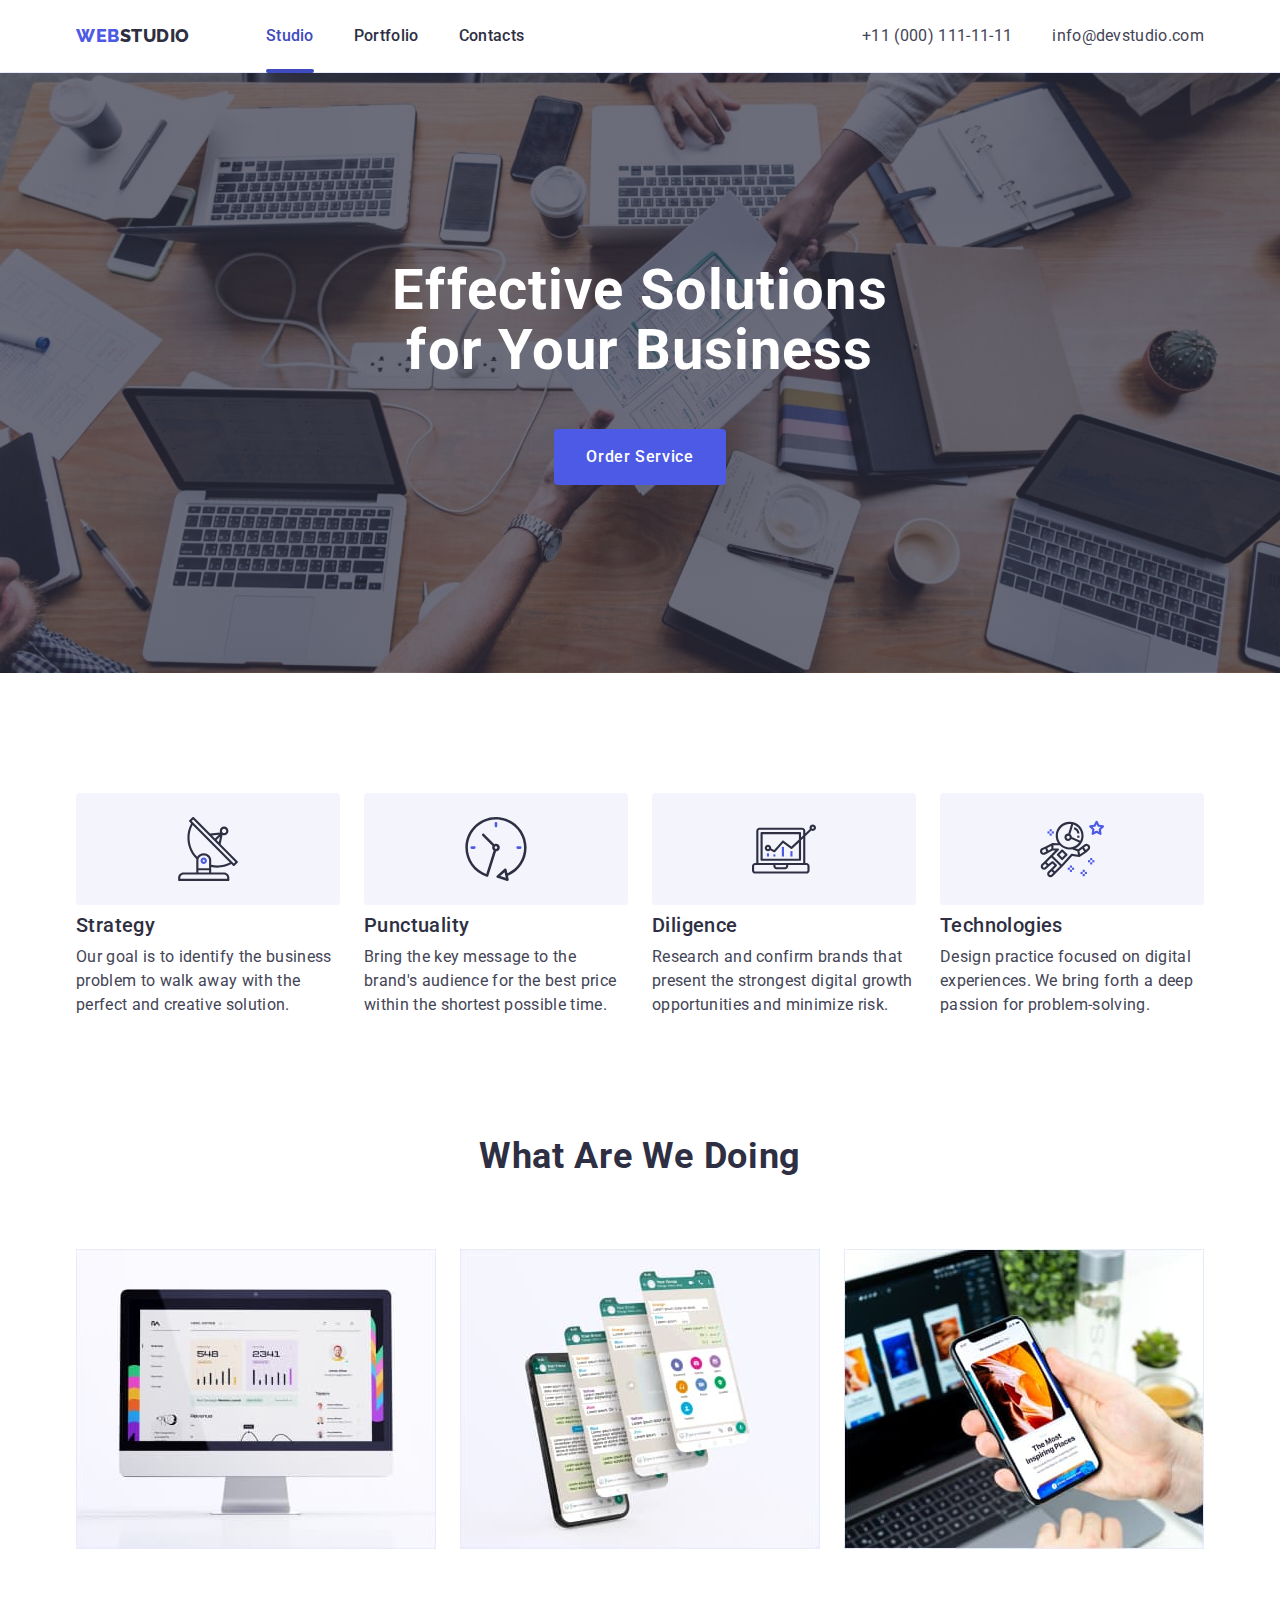
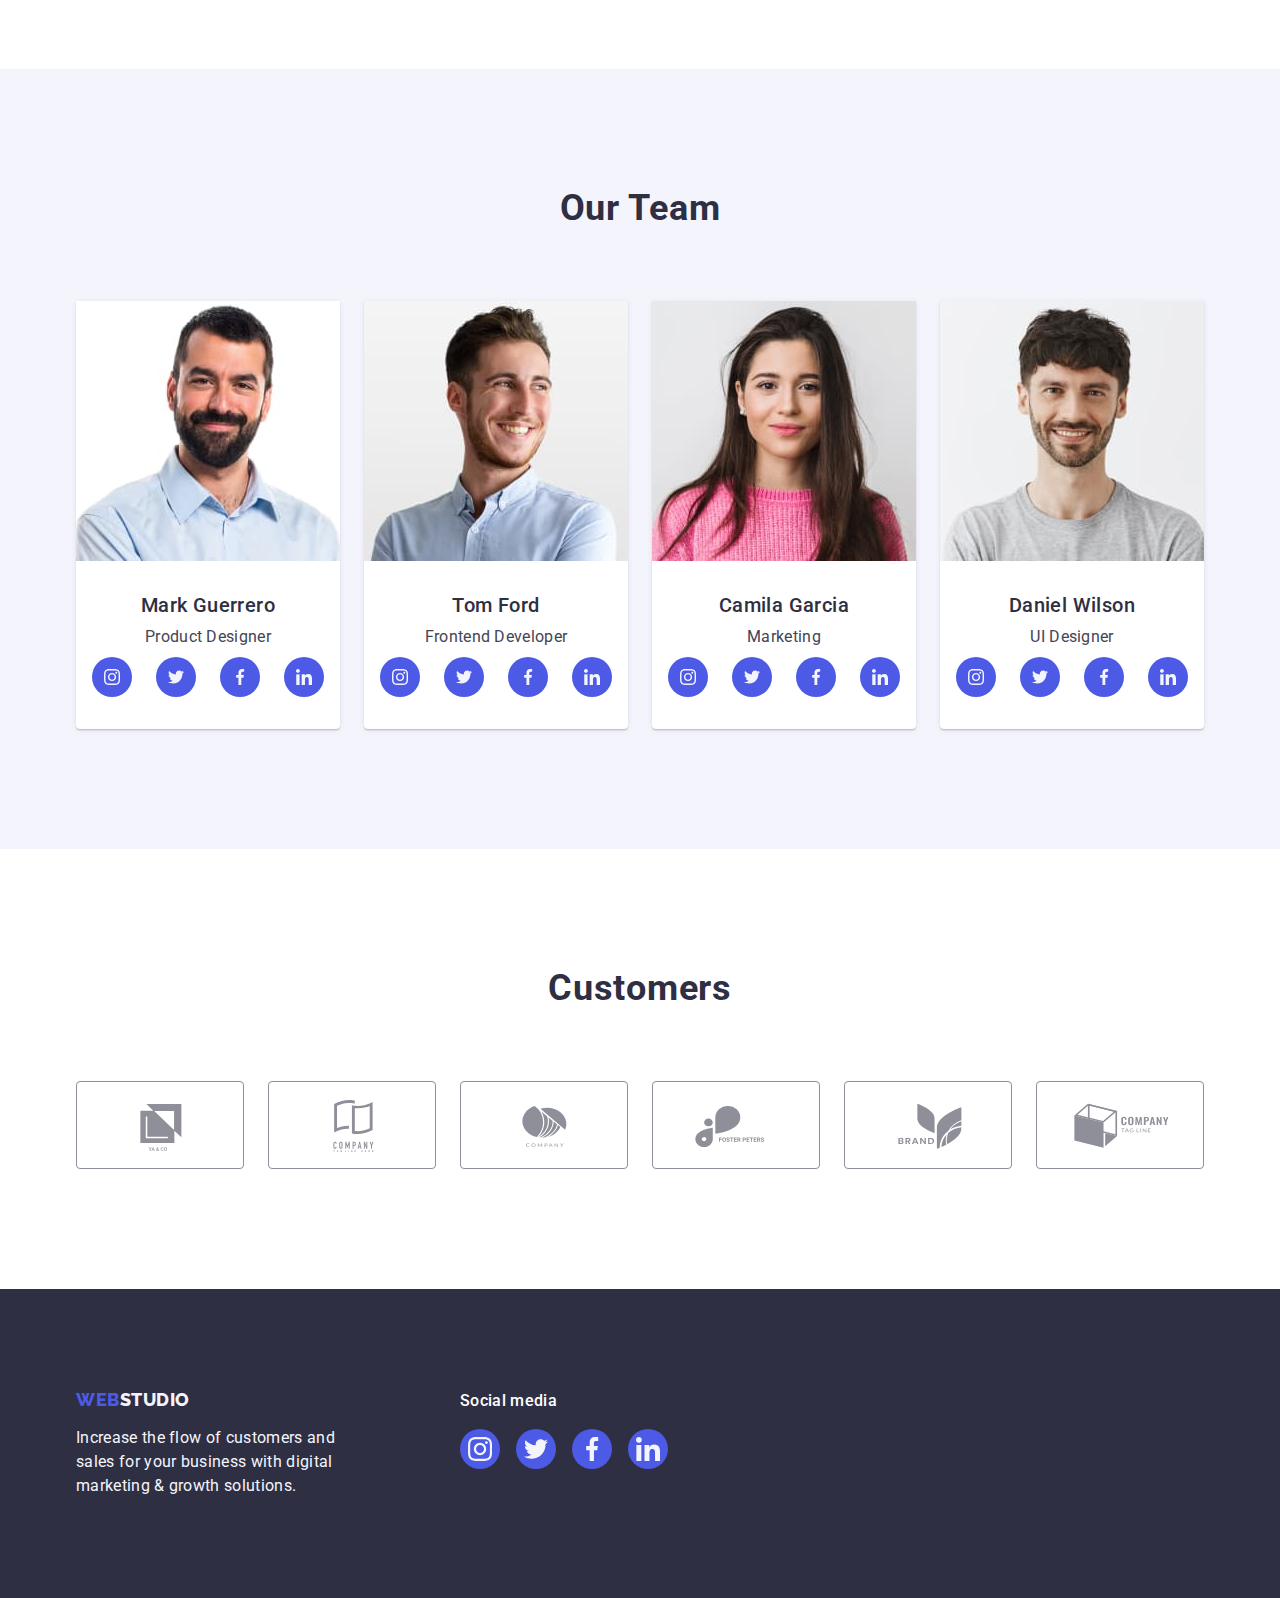
==== commit c63f2f95: "2" ====
--- a/index.html
+++ b/index.html
@@ -44,7 +44,7 @@
       <section class="hero-section">
         <div class="hero-container container">
           <h1 class="hero-title">Effective Solutions for Your Business</h1>
-          <button class="hero-button" type="button">Order Service</button>
+          <button class="hero-button" type="button" data-modal-open>Order Service</button>
         </div>
       </section>
 
@@ -95,7 +95,7 @@
             <!-- 4 -->
             <li class="benefits-list-item">
               <div class="benefits-icon-container">
-                <svg class="icon benefits-list-icon" width="64" height="64" astronaut>
+                <svg class="icon benefits-list-icon" width="64" height="64" aria-label="astronaut icon">
                   <use href="./images/icons.svg#icon-astronaut"></use>
                 </svg>
               </div>
@@ -303,7 +303,6 @@
           </ul>
         </div>
       </section>
-    </main>
 
     <!-- customers -->
     <section class="section">
@@ -343,6 +342,7 @@
         </ul>
       </div>
     </section>
+    </main>
 
     <!-- footer -->
     <footer class="footer">
@@ -393,5 +393,17 @@
         </div>
       </div>
     </footer>
+
+    <div class="modal-overlay is-hidden" data-modal>
+      <div class="modal">
+        <button class="close-btn" type="button" data-modal-close>
+          <svg class="close-icon" width="8" height="8" aria-label="close icon">
+            <use href="./images/icons.svg#icon-close"></use>
+          </svg>
+        </button>
+      </div>
+    </div>
+
+    <script src="./js/modal.js"></script>
   </body>
 </html>
--- a/css/styles.css
+++ b/css/styles.css
@@ -83,9 +83,10 @@
 /* header */
 
 .header-section {
-  padding: 24px 0;
   border-bottom: 1px solid var(--cornflower);
-}
+  box-shadow: 0px 1px 6px 0px rgba(46, 47, 66, 0.08), 0px 1px 1px 0px rgba(46, 47, 66, 0.16), 0px 2px 1px 0px rgba(46, 47, 66, 0.08);
+}
+
 .header-container {
   display: flex;
   justify-content: space-between;
@@ -129,6 +130,7 @@
 }
 
 .nav-list-link {
+  display: block;
   padding-top: 24px;
   padding-bottom: 24px;
   font-weight: 500;
@@ -176,13 +178,14 @@
 }
 
 .hero-section {
+  max-width: 1440px;
   padding-top: 188px;
   padding-bottom: 188px;
   background-color: var(--navy-blue);
-  background-image: linear-gradient(rgba(46, 47, 66, 0.7),
-      rgba(46, 47, 66, 0.7)),url("../images/bg/people-office\ 1.jpg");
+  background-image: linear-gradient(rgba(46, 47, 66, 0.7), rgba(46, 47, 66, 0.7)), url(../images/bg/people-office\ 1.jpg);
   background-repeat: no-repeat;
   background-size: cover;
+  background-position: center;
 }
 
 .hero-title {
@@ -243,7 +246,6 @@
 .benefits-list-item {
   display: flex;
   flex-direction: column;
-  gap: 8px;
   flex-basis: calc((100% - 72px) / 4);
 }
 
@@ -264,6 +266,8 @@
 .benefits-icon-container {
   display: flex;
   justify-content: center;
+  align-items: center;
+  margin-bottom: 8px;
   padding: 24px 100px;
   background-color: var(--cloud);
   border-radius: 4px;
@@ -304,7 +308,7 @@
 .team-list-info {
   display: flex;
   flex-direction: column;
-  padding: 32px 16px;
+  padding: 32px 0;
   gap: 8px;
 }
 
@@ -325,13 +329,9 @@
 
 .team-social {
   display: flex;
+  justify-content: center;
   gap: 24px;
 }
-
-/* .team-social-item {
-  display: flex;
-  border-radius: 50%;
-} */
 
 .team-social-link {
   display: flex;
@@ -364,7 +364,11 @@
 
 .footer-container {
   display: flex;
-  gap: 120px;
+  align-items: baseline;
+}
+
+.footer-info {
+  margin-right: 120px;
 }
 
 .footer-logo {
@@ -392,7 +396,6 @@
 .footer-social-container {
   display: flex;
   flex-direction: column;
-  gap: 16px;
 }
 
 .footer-social-title {
@@ -401,6 +404,7 @@
     font-weight: 500;
     line-height: 1.5;
     letter-spacing: 0.32px;
+    margin-bottom: 16px;
 }
 
 .footer-social {
@@ -409,11 +413,6 @@
     gap: 16px;
 }
 
-/* .footer-social-item {
-    display: flex;
-
-} */
-
 .footer-social-link {
   display: flex;
   justify-content: center;
@@ -432,7 +431,6 @@
   background-color: var(--green);
 }
 
-
 .footer-social-icon {
   fill: var(--cloud);
 }
@@ -443,6 +441,7 @@
   padding-top: 96px;
   padding-bottom: 120px;
 }
+
 .filter-list {
   margin-bottom: 72px;
   display: flex;
@@ -462,6 +461,10 @@
   text-align: center;
   letter-spacing: 0.04em;
   background-color: var(--cloud);
+
+  transition-property: background-color, color, border, box-shadow;
+  transition-duration: 250ms;
+  transition-timing-function: cubic-bezier(0.4, 0, 0.2, 1);
 }
 
 .filter-list-button:hover,
@@ -469,7 +472,10 @@
   border: 1px solid transparent;
   color: var(--white);
   background-color: var(--ocean);
-}
+  box-shadow: 0px 2px 2px 0px rgba(0, 0, 0, 0.12), 0px 2px 1px 0px rgba(0, 0, 0, 0.08), 0px 3px 1px 0px rgba(0, 0, 0, 0.10);
+}
+
+/* card */
 
 .card-list {
   display: flex;
@@ -480,6 +486,22 @@
 
 .card-list-item {
   background-color: var(--white);
+
+  transition-property: box-shadow;
+  transition-duration: 250ms;
+  transition-timing-function: cubic-bezier(0.4, 0, 0.2, 1);
+}
+
+.card-list-item:hover {
+  box-shadow: 0px 2px 1px 0px rgba(46, 47, 66, 0.08), 0px 1px 1px 0px rgba(46, 47, 66, 0.16), 0px 1px 6px 0px rgba(46, 47, 66, 0.08);
+}
+
+.card-list-link {
+  display: block;
+}
+
+.card-list-link:hover, .card-list-link:focus {
+  box-shadow: 0px 1px 6px rgba(46, 47, 66, 0.08), 0px 1px 1px rgba(46, 47, 66, 0.16), 0px 2px 1px rgba(46, 47, 66, 0.08);
 }
 
 .card-list-item-info {
@@ -505,6 +527,34 @@
   color: var(--slate);
 }
 
+/* overlay */
+
+.card-img-overlay {
+  position: relative;
+  overflow: hidden;
+}
+
+.overlay-text {
+  position: absolute;
+  top: 0;
+  left: 0;
+  width: 100%;
+  height: 100%;
+  padding: 40px 32px;
+  color: var(--cloud);
+  background-color: var(--iris);
+  font-size: 16px;
+  line-height: 1.5;
+  letter-spacing: 0.02em;
+  transform: translateY(100%);
+
+  transition: transform 250ms cubic-bezier(0.4, 0, 0.2, 1);
+}
+
+.card-list-item:hover .overlay-text {
+  transform: translateY(0%);
+}
+
 /* customers */
 
 .customers-list {
@@ -556,9 +606,106 @@
 .current::after {
   content: "";
   position: absolute;
-  bottom: -4px;
+  bottom: -1px;
   left: 0;
   width: 100%;
   height:4px;
+  border-radius: 2px;
   background-color: var(--ocean);
 }
+
+/* backdrop */
+
+.modal-overlay {
+    position: fixed;
+    top: 0;
+    left: 0;
+    z-index: 999;
+    width: 100%;
+    height: 100%;
+    background-color: rgba(46, 47, 66, 0.40);
+
+    animation: modalWindow 1000ms;
+    transition: opacity 250ms cubic-bezier(0.4, 0, 0.2, 1), visibility 250ms cubic-bezier(0.4, 0, 0.2, 1);
+  }
+
+  .is-hidden {
+    opacity: 0;
+    visibility: hidden;
+    pointer-events: none;
+  }
+
+  /* modal window */
+
+.modal {
+  position: absolute;
+  top: 50%;
+  left: 50%;
+  transform: translate(-50%, -50%);
+  min-width: 408px;
+  min-height: 584px;
+  border-radius: 4px;
+  padding: 24px;
+  background-color: var(--dairy);
+  box-shadow: 0px 1px 1px rgba(0, 0, 0, 0.14), 0px 1px 3px rgba(0, 0, 0, 0.12), 0px 2px 1px rgba(0, 0, 0, 0.2);
+
+  transition: transform 250ms cubic-bezier(0.4, 0, 0.2, 1);
+}
+
+.close-btn {
+  position: absolute;
+  top: 24px;
+  right: 24px;
+  display: flex;
+  align-items: center;
+  justify-content: center;
+  width: 24px;
+  height: 24px;
+  background-color: var(--cornflower);
+  border: 1px solid rgba(0, 0, 0, 0.10);
+  border-radius: 50%;
+  padding: 0;
+  line-height: 0;
+
+  transition: background-color 250ms cubic-bezier(0.4, 0, 0.2, 1), border 250ms cubic-bezier(0.4, 0, 0.2, 1);
+}
+
+.close-btn:hover, .close-btn:focus {
+  background-color: #404bbf;
+  border: none;
+}
+
+.close-icon {
+  fill: var(--navy-blue);
+
+  transition: fill 250ms cubic-bezier(0.4, 0, 0.2, 1);
+}
+
+.close-btn:hover .close-icon, .close-btn:focus .close-icon {
+  fill: #ffffff;
+}
+
+.close-btn:active {
+  background-color: var(--ocean);
+  border: none;
+}
+
+.close-btn:active .close-icon {
+  fill: var(--white);
+}
+
+/* animation */
+
+@keyframes modalWindow {
+  0% {
+    transform: scale(0.5);
+  }
+
+  50% {
+    transform: scale(1.5);
+  }
+
+  100% {
+    transform: scale(1);
+  }
+}